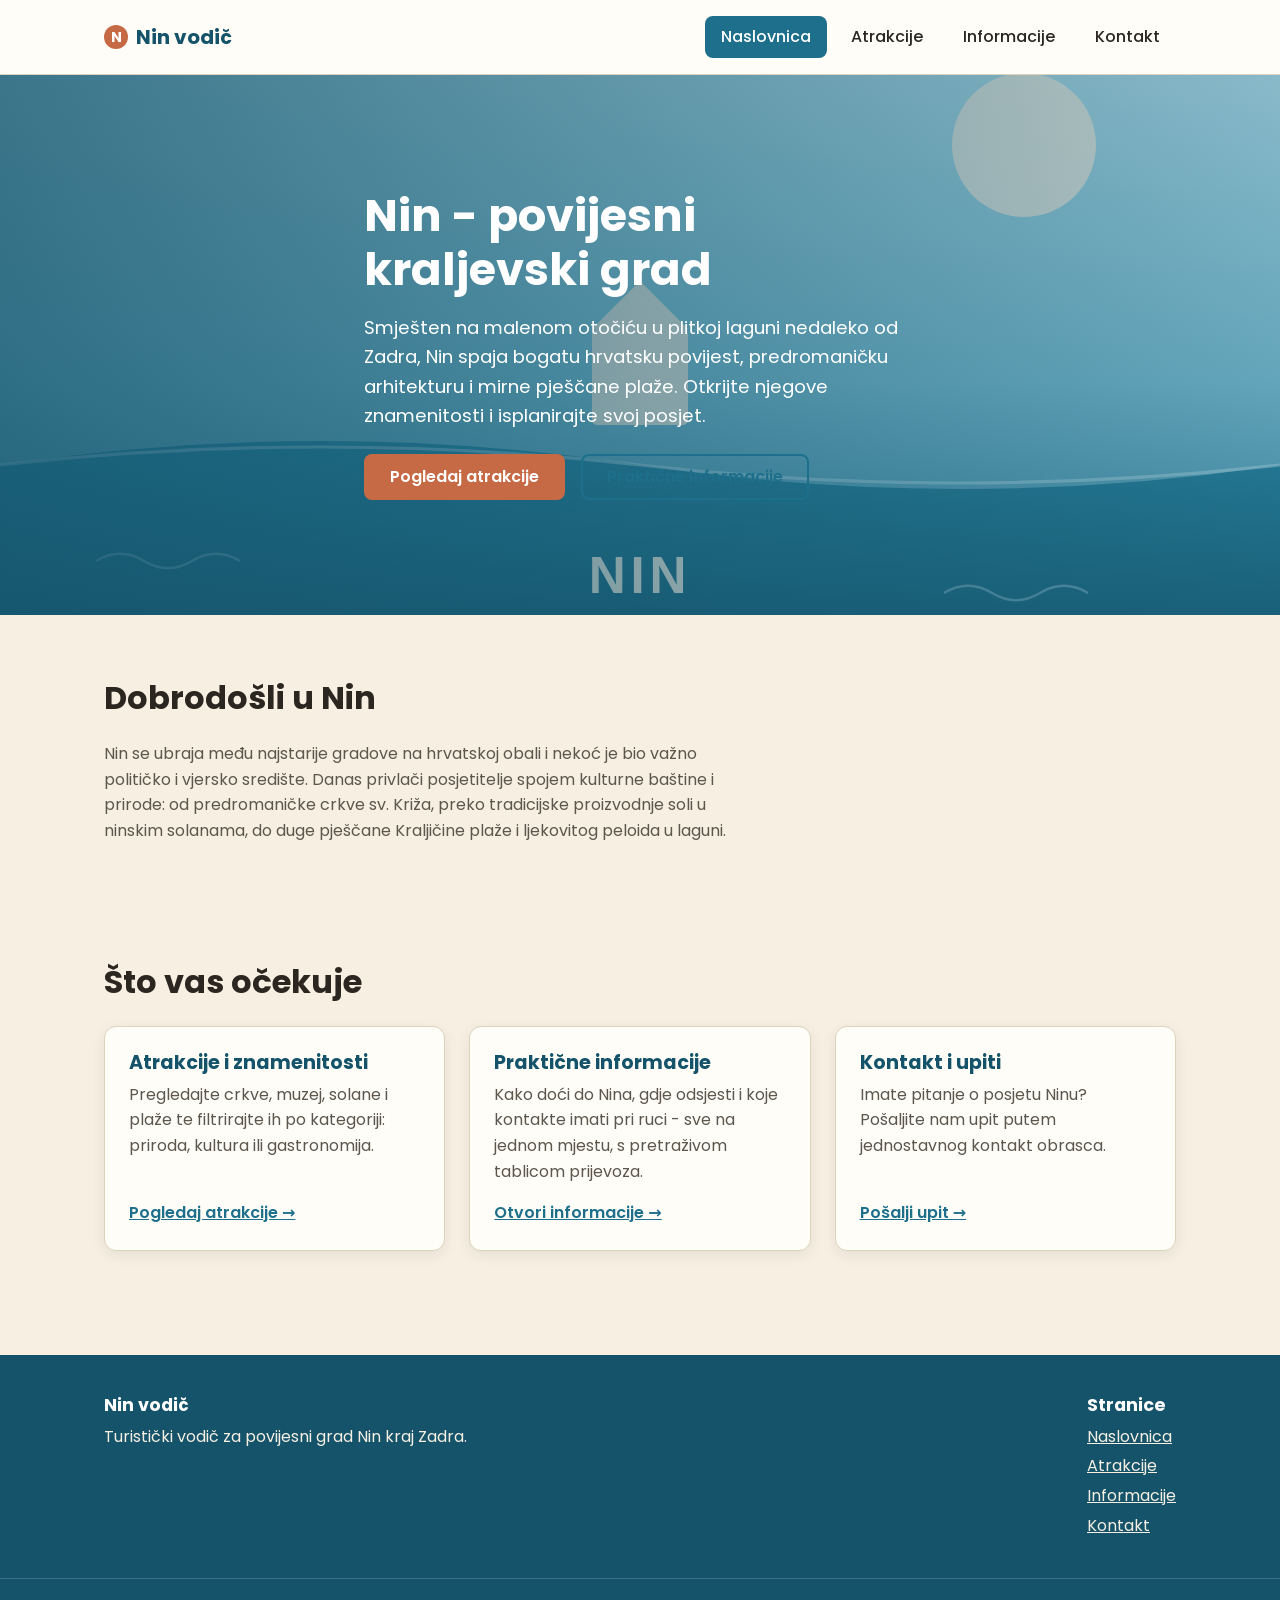
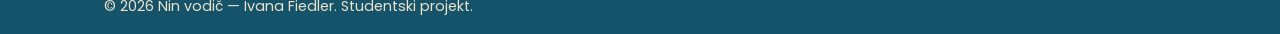
==== index.html @ 96a4386b "Pocetna verzija — Nin turisticki vodic Co-Authored-By: Claude Opus 4.8 <noreply@anthropic.com>" ====
<!DOCTYPE html>
<html lang="hr">
<head>
  <meta charset="UTF-8">
  <meta name="viewport" content="width=device-width, initial-scale=1.0">

  <title>Nin - turistički vodič | Naslovnica</title>
  <meta name="description" content="Otkrijte Nin, povijesni kraljevski grad kraj Zadra: predromaničke crkve, solane, pješčane plaže i ljekoviti peloid. Vaš vodič kroz atrakcije i praktične informacije.">

  <!-- Open Graph -->
  <meta property="og:title" content="Nin - turistički vodič | Naslovnica">
  <meta property="og:description" content="Otkrijte Nin, povijesni kraljevski grad kraj Zadra: crkve, solane, plaže i ljekoviti peloid.">
  <meta property="og:type" content="website">
  <meta property="og:url" content="https://nin-vodic.netlify.app/index.html">
  <meta property="og:image" content="img/hero-nin.svg">
  <meta property="og:locale" content="hr_HR">

  <link rel="preconnect" href="https://fonts.googleapis.com">
  <link rel="preconnect" href="https://fonts.gstatic.com" crossorigin>
  <link rel="stylesheet" href="https://fonts.googleapis.com/css2?family=Poppins:wght@400;500;600;700&display=swap">
  <link rel="stylesheet" href="css/style.css">

  <!-- Google Analytics 4 -->
  <!-- Zamijeni G-XXXXXXXXXX svojim GA4 Measurement ID-om -->
  <script async src="https://www.googletagmanager.com/gtag/js?id=G-XXXXXXXXXX"></script>
  <script>
    window.dataLayer = window.dataLayer || [];
    function gtag(){dataLayer.push(arguments);}
    gtag('js', new Date());
    gtag('config', 'G-XXXXXXXXXX');
  </script>

  <script src="js/main.js" defer></script>
</head>
<body>
  <a class="preskoci-link" href="#glavni-sadrzaj">Preskoči na sadržaj</a>

  <header class="zaglavlje">
    <div class="sadrzaj zaglavlje__sadrzaj">
      <a class="logo" href="index.html">
        <span class="logo__znak" aria-hidden="true">N</span>
        Nin vodič
      </a>
      <button class="nav-prekidac" type="button" aria-expanded="false" aria-controls="glavna-navigacija">
        Izbornik
      </button>
      <nav class="glavna-navigacija" id="glavna-navigacija" aria-label="Glavna navigacija">
        <ul>
          <li><a href="index.html" class="active" aria-current="page">Naslovnica</a></li>
          <li><a href="atrakcije.html">Atrakcije</a></li>
          <li><a href="info.html">Informacije</a></li>
          <li><a href="kontakt.html">Kontakt</a></li>
        </ul>
      </nav>
    </div>
  </header>

  <main id="glavni-sadrzaj">
    <section class="hero" aria-labelledby="hero-naslov">
      <div class="sadrzaj hero__sadrzaj">
        <h1 id="hero-naslov">Nin - povijesni kraljevski grad</h1>
        <p>
          Smješten na malenom otočiću u plitkoj laguni nedaleko od Zadra, Nin
          spaja bogatu hrvatsku povijest, predromaničku arhitekturu i mirne
          pješčane plaže. Otkrijte njegove znamenitosti i isplanirajte svoj posjet.
        </p>
        <div class="hero__cta">
          <a class="gumb gumb--primarni" href="atrakcije.html">Pogledaj atrakcije</a>
          <a class="gumb gumb--sekundarni" href="info.html">Praktične informacije</a>
        </div>
      </div>
    </section>

    <section class="sekcija">
      <div class="sadrzaj">
        <h2 class="sekcija__naslov">Dobrodošli u Nin</h2>
        <p class="uvodni-tekst">
          Nin se ubraja među najstarije gradove na hrvatskoj obali i nekoć je
          bio važno političko i vjersko središte. Danas privlači posjetitelje
          spojem kulturne baštine i prirode: od predromaničke crkve sv. Križa,
          preko tradicijske proizvodnje soli u ninskim solanama, do duge
          pješčane Kraljičine plaže i ljekovitog peloida u laguni.
        </p>
      </div>
    </section>

    <section class="sekcija sekcija--usko" aria-labelledby="teaseri-naslov">
      <div class="sadrzaj">
        <h2 id="teaseri-naslov" class="sekcija__naslov">Što vas očekuje</h2>
        <div class="teaseri">
          <article class="teaser">
            <h3>Atrakcije i znamenitosti</h3>
            <p>
              Pregledajte crkve, muzej, solane i plaže te filtrirajte ih po
              kategoriji: priroda, kultura ili gastronomija.
            </p>
            <a href="atrakcije.html">Pogledaj atrakcije &rarr;</a>
          </article>

          <article class="teaser">
            <h3>Praktične informacije</h3>
            <p>
              Kako doći do Nina, gdje odsjesti i koje kontakte imati pri ruci -
              sve na jednom mjestu, s pretraživom tablicom prijevoza.
            </p>
            <a href="info.html">Otvori informacije &rarr;</a>
          </article>

          <article class="teaser">
            <h3>Kontakt i upiti</h3>
            <p>
              Imate pitanje o posjetu Ninu? Pošaljite nam upit putem
              jednostavnog kontakt obrasca.
            </p>
            <a href="kontakt.html">Pošalji upit &rarr;</a>
          </article>
        </div>
      </div>
    </section>
  </main>

  <footer class="podnozje">
    <div class="sadrzaj podnozje__sadrzaj">
      <div>
        <h3>Nin vodič</h3>
        <p>Turistički vodič za povijesni grad Nin kraj Zadra.</p>
      </div>
      <nav aria-label="Podnožje navigacija">
        <h3>Stranice</h3>
        <ul>
          <li><a href="index.html">Naslovnica</a></li>
          <li><a href="atrakcije.html">Atrakcije</a></li>
          <li><a href="info.html">Informacije</a></li>
          <li><a href="kontakt.html">Kontakt</a></li>
        </ul>
      </nav>
    </div>
    <div class="podnozje__copy">
      <div class="sadrzaj">
        &copy; <span data-godina>2026</span> Nin vodič — Ivana Fiedler. Studentski projekt.
      </div>
    </div>
  </footer>
</body>
</html>
---- css/style.css ----
/* ==========================================================================
   Nin - turistički vodič | style.css
   Topla mediteranska paleta: pijesak/terakota + jadransko plavetnilo
   ========================================================================== */

/* ---------- Tokeni (CSS varijable) ---------- */
:root {
  /* Boje */
  --boja-pijesak: #f6efe2;
  --boja-pijesak-tamna: #ece0c8;
  --boja-terakota: #c66a45;
  --boja-terakota-tamna: #a8512f;
  --boja-jadran: #1d6f8b;
  --boja-jadran-tamna: #14536a;
  --boja-tekst: #2b2620;
  --boja-tekst-prigusen: #5d564c;
  --boja-bijela: #ffffff;
  --boja-rub: #ddd2bb;
  --boja-uspjeh: #2e7d52;
  --boja-greska: #b3261e;
  --boja-povrsina: #fffdf8;

  /* Razmaci (spacing tokeni) */
  --razmak-xs: 0.25rem;
  --razmak-s: 0.5rem;
  --razmak-m: 1rem;
  --razmak-l: 1.5rem;
  --razmak-xl: 2.5rem;
  --razmak-xxl: 4rem;

  /* Ostalo */
  --radijus: 12px;
  --radijus-s: 8px;
  --sjena: 0 4px 14px rgba(43, 38, 32, 0.08);
  --sjena-jaka: 0 8px 28px rgba(43, 38, 32, 0.14);
  --sirina-sadrzaja: 1120px;
  --prijelaz: 0.2s ease;
}

/* ---------- Reset / osnovno ---------- */
*,
*::before,
*::after {
  box-sizing: border-box;
}

html {
  scroll-behavior: smooth;
}

body {
  margin: 0;
  font-family: "Poppins", system-ui, -apple-system, "Segoe UI", Roboto, Arial, sans-serif;
  color: var(--boja-tekst);
  background-color: var(--boja-pijesak);
  line-height: 1.6;
  font-size: 1rem;
}

img {
  max-width: 100%;
  display: block;
  height: auto;
}

a {
  color: var(--boja-jadran);
}

h1,
h2,
h3 {
  line-height: 1.2;
  color: var(--boja-tekst);
}

h1 {
  font-size: clamp(1.9rem, 4vw, 2.8rem);
  margin: 0 0 var(--razmak-m);
}

h2 {
  font-size: clamp(1.4rem, 3vw, 2rem);
  margin: 0 0 var(--razmak-m);
}

h3 {
  font-size: 1.2rem;
  margin: 0 0 var(--razmak-s);
}

p {
  margin: 0 0 var(--razmak-m);
}

/* ---------- Pomoćne klase ---------- */
.sadrzaj {
  width: 100%;
  max-width: var(--sirina-sadrzaja);
  margin-inline: auto;
  padding-inline: var(--razmak-l);
}

.preskoci-link {
  position: absolute;
  left: -999px;
  top: 0;
  background: var(--boja-jadran);
  color: var(--boja-bijela);
  padding: var(--razmak-s) var(--razmak-m);
  z-index: 1000;
  border-radius: 0 0 var(--radijus-s) 0;
}

.preskoci-link:focus {
  left: 0;
}

/* Vidljivi fokus za pristupačnost */
a:focus-visible,
button:focus-visible,
input:focus-visible,
textarea:focus-visible,
select:focus-visible {
  outline: 3px solid var(--boja-jadran);
  outline-offset: 2px;
}

/* ---------- Gumbi ---------- */
.gumb {
  display: inline-block;
  font: inherit;
  font-weight: 600;
  text-decoration: none;
  cursor: pointer;
  border: 2px solid transparent;
  border-radius: var(--radijus-s);
  padding: var(--razmak-s) var(--razmak-l);
  transition: background-color var(--prijelaz), color var(--prijelaz),
    border-color var(--prijelaz), transform var(--prijelaz);
}

.gumb--primarni {
  background-color: var(--boja-terakota);
  color: var(--boja-bijela);
}

.gumb--primarni:hover {
  background-color: var(--boja-terakota-tamna);
  transform: translateY(-2px);
}

.gumb--sekundarni {
  background-color: transparent;
  color: var(--boja-jadran);
  border-color: var(--boja-jadran);
}

.gumb--sekundarni:hover {
  background-color: var(--boja-jadran);
  color: var(--boja-bijela);
}

/* ---------- Zaglavlje + navigacija ---------- */
.zaglavlje {
  background-color: var(--boja-povrsina);
  border-bottom: 1px solid var(--boja-rub);
  position: sticky;
  top: 0;
  z-index: 100;
}

.zaglavlje__sadrzaj {
  display: flex;
  align-items: center;
  justify-content: space-between;
  gap: var(--razmak-m);
  padding-block: var(--razmak-m);
}

.logo {
  font-weight: 700;
  font-size: 1.25rem;
  text-decoration: none;
  color: var(--boja-jadran-tamna);
  display: inline-flex;
  align-items: center;
  gap: var(--razmak-s);
}

.logo__znak {
  display: inline-block;
  width: 1.5rem;
  height: 1.5rem;
  background: var(--boja-terakota);
  color: var(--boja-bijela);
  border-radius: 50%;
  text-align: center;
  line-height: 1.5rem;
  font-size: 0.9rem;
}

/* Hamburger gumb (vidljiv samo na mobitelu) */
.nav-prekidac {
  display: none;
  font: inherit;
  background: transparent;
  border: 2px solid var(--boja-rub);
  border-radius: var(--radijus-s);
  padding: var(--razmak-s);
  cursor: pointer;
  color: var(--boja-tekst);
}

.glavna-navigacija ul {
  list-style: none;
  margin: 0;
  padding: 0;
  display: flex;
  gap: var(--razmak-s);
}

.glavna-navigacija a {
  display: block;
  text-decoration: none;
  color: var(--boja-tekst);
  font-weight: 500;
  padding: var(--razmak-s) var(--razmak-m);
  border-radius: var(--radijus-s);
  transition: background-color var(--prijelaz), color var(--prijelaz);
}

.glavna-navigacija a:hover {
  background-color: var(--boja-pijesak-tamna);
}

.glavna-navigacija a.active {
  background-color: var(--boja-jadran);
  color: var(--boja-bijela);
}

/* ---------- Glavni sadrzaj ---------- */
main {
  display: block;
}

.sekcija {
  padding-block: var(--razmak-xxl);
}

.sekcija--usko {
  padding-block: var(--razmak-xl);
}

.sekcija__naslov {
  margin-bottom: var(--razmak-l);
}

.uvodni-tekst {
  max-width: 65ch;
  color: var(--boja-tekst-prigusen);
}

/* ---------- Hero ---------- */
.hero {
  position: relative;
  color: var(--boja-bijela);
  display: grid;
  align-items: center;
  min-height: 60vh;
  background-image: linear-gradient(
      to right,
      rgba(20, 83, 106, 0.75),
      rgba(20, 83, 106, 0.25)
    ),
    url("../img/hero-nin.svg");
  background-size: cover;
  background-position: center;
}

.hero__sadrzaj {
  max-width: 60ch;
  padding-block: var(--razmak-xxl);
}

.hero h1 {
  color: var(--boja-bijela);
}

.hero p {
  font-size: 1.15rem;
}

.hero__cta {
  display: flex;
  flex-wrap: wrap;
  gap: var(--razmak-m);
  margin-top: var(--razmak-l);
}

/* ---------- Teaser kartice (naslovnica) ---------- */
.teaseri {
  display: grid;
  grid-template-columns: repeat(auto-fit, minmax(250px, 1fr));
  gap: var(--razmak-l);
}

.teaser {
  background-color: var(--boja-povrsina);
  border: 1px solid var(--boja-rub);
  border-radius: var(--radijus);
  padding: var(--razmak-l);
  box-shadow: var(--sjena);
  display: flex;
  flex-direction: column;
}

.teaser h3 {
  color: var(--boja-jadran-tamna);
}

.teaser p {
  color: var(--boja-tekst-prigusen);
  flex-grow: 1;
}

.teaser a {
  font-weight: 600;
  align-self: flex-start;
}

/* ---------- Filteri (gumbi) ---------- */
.filteri {
  display: flex;
  flex-wrap: wrap;
  gap: var(--razmak-s);
  margin-bottom: var(--razmak-l);
}

.filter-gumb {
  font: inherit;
  font-weight: 500;
  cursor: pointer;
  background-color: var(--boja-povrsina);
  color: var(--boja-tekst);
  border: 2px solid var(--boja-rub);
  border-radius: 999px;
  padding: var(--razmak-s) var(--razmak-l);
  transition: background-color var(--prijelaz), color var(--prijelaz),
    border-color var(--prijelaz);
}

.filter-gumb:hover {
  border-color: var(--boja-jadran);
}

.filter-gumb[aria-pressed="true"] {
  background-color: var(--boja-jadran);
  color: var(--boja-bijela);
  border-color: var(--boja-jadran);
}

/* ---------- Grid atrakcija ---------- */
.kartice {
  display: grid;
  grid-template-columns: repeat(auto-fill, minmax(280px, 1fr));
  gap: var(--razmak-l);
}

.kartica {
  background-color: var(--boja-povrsina);
  border: 1px solid var(--boja-rub);
  border-radius: var(--radijus);
  overflow: hidden;
  box-shadow: var(--sjena);
  display: flex;
  flex-direction: column;
  transition: transform var(--prijelaz), box-shadow var(--prijelaz);
}

.kartica:hover {
  transform: translateY(-4px);
  box-shadow: var(--sjena-jaka);
}

.kartica__slika {
  aspect-ratio: 4 / 3;
  object-fit: cover;
  width: 100%;
}

.kartica__tijelo {
  padding: var(--razmak-l);
  display: flex;
  flex-direction: column;
  gap: var(--razmak-s);
  flex-grow: 1;
}

.kartica__oznaka {
  align-self: flex-start;
  font-size: 0.78rem;
  font-weight: 600;
  text-transform: uppercase;
  letter-spacing: 0.04em;
  color: var(--boja-terakota-tamna);
  background-color: var(--boja-pijesak-tamna);
  padding: var(--razmak-xs) var(--razmak-s);
  border-radius: 999px;
}

.kartica__opis {
  color: var(--boja-tekst-prigusen);
  margin: 0;
}

.nema-rezultata {
  color: var(--boja-tekst-prigusen);
  font-style: italic;
}

/* ---------- Tablica prijevoza ---------- */
.tablica-omot {
  overflow-x: auto;
  border: 1px solid var(--boja-rub);
  border-radius: var(--radijus);
  background-color: var(--boja-povrsina);
}

.tablica {
  width: 100%;
  border-collapse: collapse;
  min-width: 560px;
}

.tablica caption {
  text-align: left;
  padding: var(--razmak-m) var(--razmak-l);
  color: var(--boja-tekst-prigusen);
  caption-side: bottom;
  font-size: 0.9rem;
}

.tablica th,
.tablica td {
  text-align: left;
  padding: var(--razmak-m);
  border-bottom: 1px solid var(--boja-rub);
}

.tablica thead th {
  background-color: var(--boja-jadran);
  color: var(--boja-bijela);
  font-weight: 600;
}

.tablica tbody tr:nth-child(even) {
  background-color: var(--boja-pijesak);
}

.tablica-filter {
  display: flex;
  flex-wrap: wrap;
  align-items: center;
  gap: var(--razmak-m);
  margin-bottom: var(--razmak-l);
}

.tablica-filter label {
  font-weight: 600;
}

.tablica-filter select {
  font: inherit;
  padding: var(--razmak-s) var(--razmak-m);
  border: 2px solid var(--boja-rub);
  border-radius: var(--radijus-s);
  background-color: var(--boja-povrsina);
  color: var(--boja-tekst);
}

/* ---------- Info blokovi ---------- */
.info-mreza {
  display: grid;
  grid-template-columns: repeat(auto-fit, minmax(280px, 1fr));
  gap: var(--razmak-l);
}

.info-kartica {
  background-color: var(--boja-povrsina);
  border: 1px solid var(--boja-rub);
  border-radius: var(--radijus);
  padding: var(--razmak-l);
  box-shadow: var(--sjena);
}

.info-kartica h3 {
  color: var(--boja-jadran-tamna);
}

.info-kartica ul {
  margin: 0;
  padding-left: 1.2rem;
  color: var(--boja-tekst-prigusen);
}

.info-kartica li {
  margin-bottom: var(--razmak-xs);
}

/* ---------- Forma ---------- */
.forma {
  max-width: 640px;
  background-color: var(--boja-povrsina);
  border: 1px solid var(--boja-rub);
  border-radius: var(--radijus);
  padding: var(--razmak-xl);
  box-shadow: var(--sjena);
}

.polje {
  display: flex;
  flex-direction: column;
  gap: var(--razmak-xs);
  margin-bottom: var(--razmak-l);
}

.polje label {
  font-weight: 600;
}

.polje .obavezno {
  color: var(--boja-terakota-tamna);
}

.polje input,
.polje textarea,
.polje select {
  font: inherit;
  padding: var(--razmak-s) var(--razmak-m);
  border: 2px solid var(--boja-rub);
  border-radius: var(--radijus-s);
  background-color: var(--boja-bijela);
  color: var(--boja-tekst);
  width: 100%;
}

.polje input:focus,
.polje textarea:focus,
.polje select:focus {
  border-color: var(--boja-jadran);
}

.polje textarea {
  resize: vertical;
  min-height: 140px;
}

.polje--greska input,
.polje--greska textarea,
.polje--greska select {
  border-color: var(--boja-greska);
}

.poruka-greske {
  color: var(--boja-greska);
  font-size: 0.9rem;
  min-height: 1.2em;
}

.forma-status {
  margin-top: var(--razmak-m);
  padding: var(--razmak-m) var(--razmak-l);
  border-radius: var(--radijus-s);
  font-weight: 600;
}

.forma-status--uspjeh {
  background-color: #e3f3ea;
  color: var(--boja-uspjeh);
  border: 1px solid var(--boja-uspjeh);
}

.forma-status--greska {
  background-color: #fbe6e5;
  color: var(--boja-greska);
  border: 1px solid var(--boja-greska);
}

.skriveno {
  display: none;
}

/* ---------- Kontakt podaci ---------- */
.kontakt-raspored {
  display: grid;
  grid-template-columns: 2fr 1fr;
  gap: var(--razmak-xl);
  align-items: start;
}

.kontakt-info {
  background-color: var(--boja-pijesak-tamna);
  border-radius: var(--radijus);
  padding: var(--razmak-l);
}

.kontakt-info h3 {
  color: var(--boja-jadran-tamna);
}

.kontakt-info address {
  font-style: normal;
  color: var(--boja-tekst-prigusen);
}

/* ---------- Podnožje ---------- */
.podnozje {
  background-color: var(--boja-jadran-tamna);
  color: var(--boja-pijesak);
  margin-top: var(--razmak-xxl);
}

.podnozje__sadrzaj {
  display: flex;
  flex-wrap: wrap;
  justify-content: space-between;
  gap: var(--razmak-l);
  padding-block: var(--razmak-xl);
}

.podnozje h3 {
  color: var(--boja-bijela);
  font-size: 1.1rem;
}

.podnozje a {
  color: var(--boja-pijesak);
}

.podnozje ul {
  list-style: none;
  margin: 0;
  padding: 0;
  display: flex;
  flex-direction: column;
  gap: var(--razmak-xs);
}

.podnozje__copy {
  border-top: 1px solid rgba(255, 255, 255, 0.18);
  padding-block: var(--razmak-m);
  font-size: 0.9rem;
  color: var(--boja-pijesak-tamna);
}

/* ==========================================================================
   Responzivnost
   ========================================================================== */
@media (max-width: 760px) {
  .nav-prekidac {
    display: inline-block;
  }

  .glavna-navigacija {
    display: none;
    width: 100%;
  }

  .glavna-navigacija.otvorena {
    display: block;
  }

  .zaglavlje__sadrzaj {
    flex-wrap: wrap;
  }

  .glavna-navigacija ul {
    flex-direction: column;
    width: 100%;
    gap: var(--razmak-xs);
    padding-bottom: var(--razmak-m);
  }

  .kontakt-raspored {
    grid-template-columns: 1fr;
  }

  .sekcija {
    padding-block: var(--razmak-xl);
  }
}

@media (max-width: 420px) {
  .sadrzaj {
    padding-inline: var(--razmak-m);
  }

  .forma {
    padding: var(--razmak-l);
  }
}

/* Smanjeni pokret */
@media (prefers-reduced-motion: reduce) {
  *,
  *::before,
  *::after {
    transition: none !important;
    scroll-behavior: auto !important;
  }
}
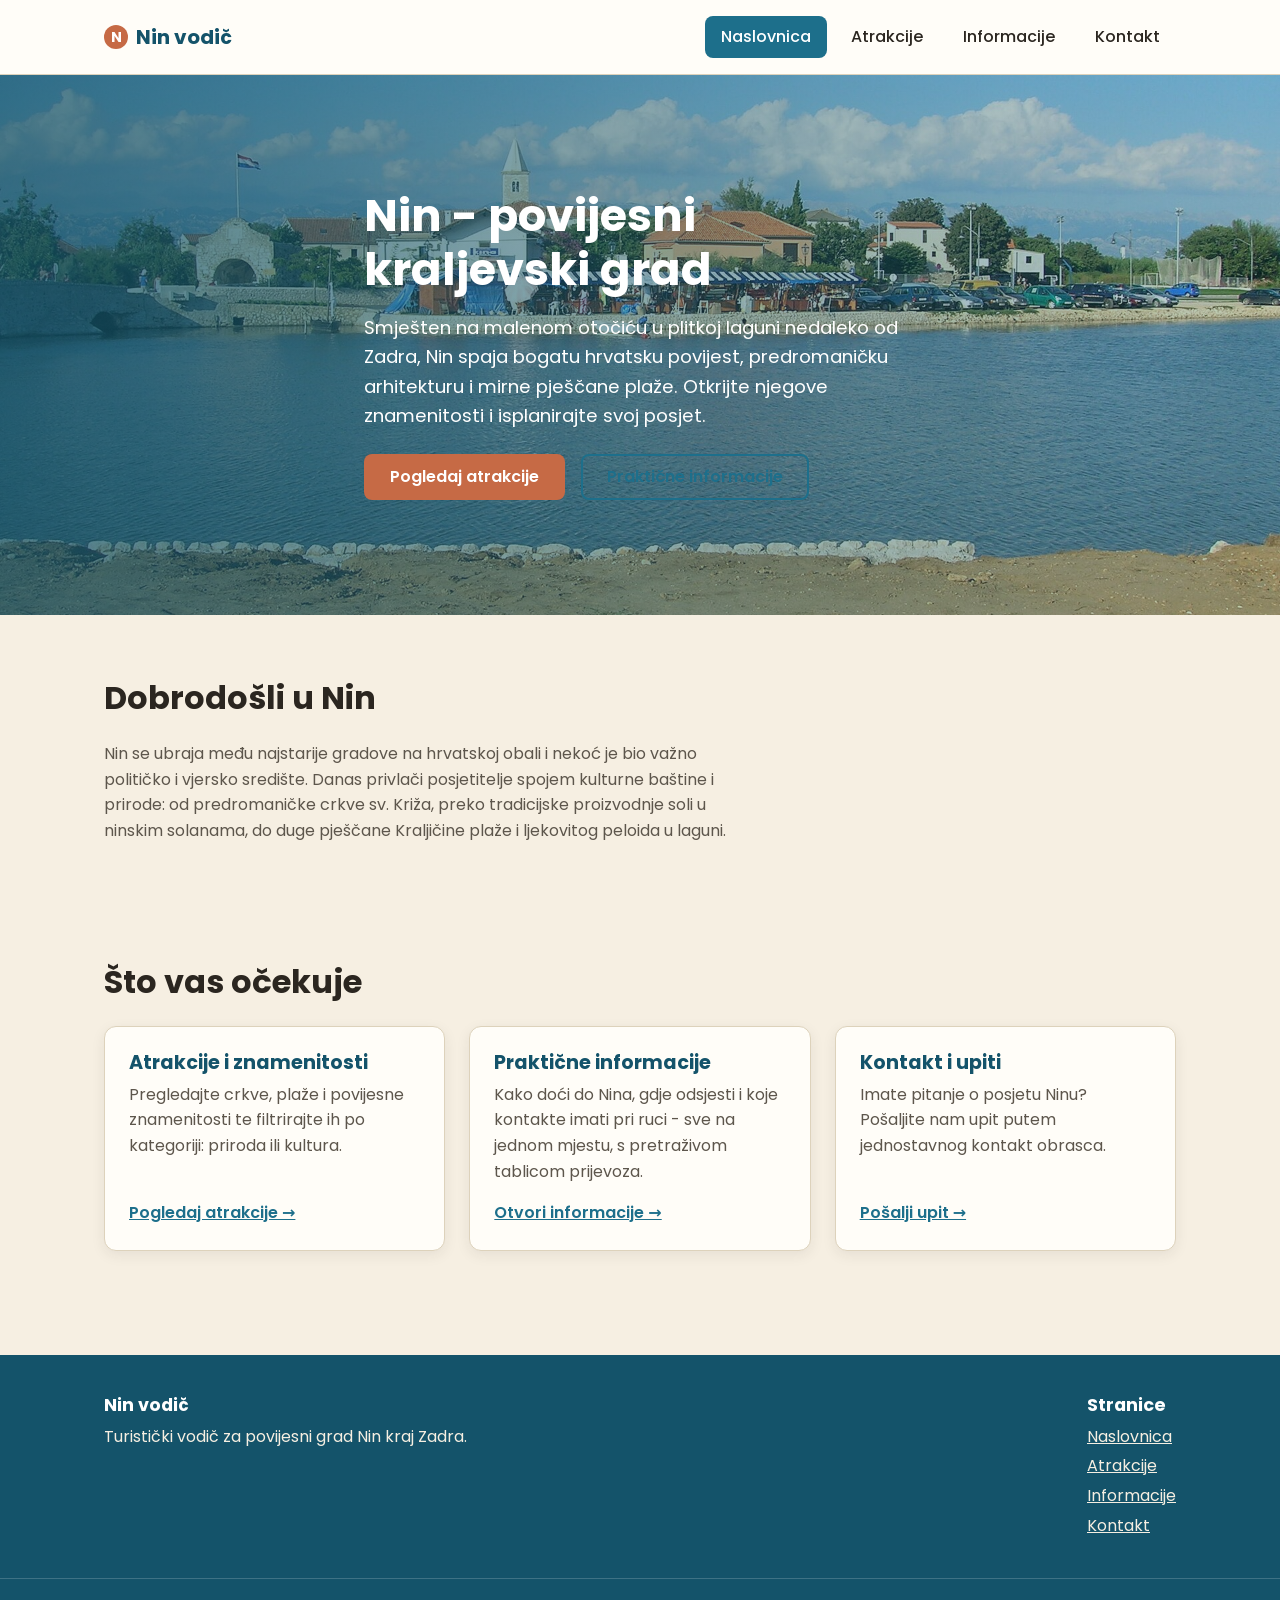
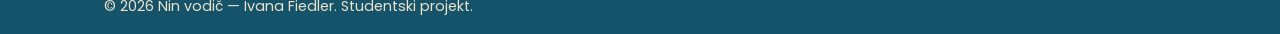
==== commit 304a7ce7: "init commit" ====
--- a/index.html
+++ b/index.html
@@ -7,12 +7,11 @@
   <title>Nin - turistički vodič | Naslovnica</title>
   <meta name="description" content="Otkrijte Nin, povijesni kraljevski grad kraj Zadra: predromaničke crkve, solane, pješčane plaže i ljekoviti peloid. Vaš vodič kroz atrakcije i praktične informacije.">
 
-  <!-- Open Graph -->
   <meta property="og:title" content="Nin - turistički vodič | Naslovnica">
   <meta property="og:description" content="Otkrijte Nin, povijesni kraljevski grad kraj Zadra: crkve, solane, plaže i ljekoviti peloid.">
   <meta property="og:type" content="website">
   <meta property="og:url" content="https://nin-vodic.netlify.app/index.html">
-  <meta property="og:image" content="img/hero-nin.svg">
+  <meta property="og:image" content="img/hero-nin.jpg">
   <meta property="og:locale" content="hr_HR">
 
   <link rel="preconnect" href="https://fonts.googleapis.com">
@@ -20,7 +19,6 @@
   <link rel="stylesheet" href="https://fonts.googleapis.com/css2?family=Poppins:wght@400;500;600;700&display=swap">
   <link rel="stylesheet" href="css/style.css">
 
-  <!-- Google Analytics 4 -->
   <!-- Zamijeni G-XXXXXXXXXX svojim GA4 Measurement ID-om -->
   <script async src="https://www.googletagmanager.com/gtag/js?id=G-XXXXXXXXXX"></script>
   <script>
@@ -91,8 +89,8 @@
           <article class="teaser">
             <h3>Atrakcije i znamenitosti</h3>
             <p>
-              Pregledajte crkve, muzej, solane i plaže te filtrirajte ih po
-              kategoriji: priroda, kultura ili gastronomija.
+              Pregledajte crkve, plaže i povijesne znamenitosti te filtrirajte ih
+              po kategoriji: priroda ili kultura.
             </p>
             <a href="atrakcije.html">Pogledaj atrakcije &rarr;</a>
           </article>
--- a/css/style.css
+++ b/css/style.css
@@ -1,7 +1,4 @@
-/* ==========================================================================
-   Nin - turistički vodič | style.css
-   Topla mediteranska paleta: pijesak/terakota + jadransko plavetnilo
-   ========================================================================== */
+/* Nin - turistički vodič — stilovi */
 
 /* ---------- Tokeni (CSS varijable) ---------- */
 :root {
@@ -44,6 +41,11 @@
   box-sizing: border-box;
 }
 
+/* hidden mora sakriti element i kad ima display:flex (kartice) */
+[hidden] {
+  display: none !important;
+}
+
 html {
   scroll-behavior: smooth;
 }
@@ -273,7 +275,7 @@
       rgba(20, 83, 106, 0.75),
       rgba(20, 83, 106, 0.25)
     ),
-    url("../img/hero-nin.svg");
+    url("../img/hero-nin.jpg");
   background-size: cover;
   background-position: center;
 }
@@ -419,6 +421,10 @@
   font-style: italic;
 }
 
+.izvori-foto { margin-top: var(--razmak-xxl); }
+.izvori-foto ul { color: var(--boja-tekst-prigusen); padding-left: 1.2rem; margin: 0; }
+.izvori-foto li { margin-bottom: var(--razmak-xs); }
+
 /* ---------- Tablica prijevoza ---------- */
 .tablica-omot {
   overflow-x: auto;
@@ -654,9 +660,7 @@
   color: var(--boja-pijesak-tamna);
 }
 
-/* ==========================================================================
-   Responzivnost
-   ========================================================================== */
+/* Responzivnost */
 @media (max-width: 760px) {
   .nav-prekidac {
     display: inline-block;
